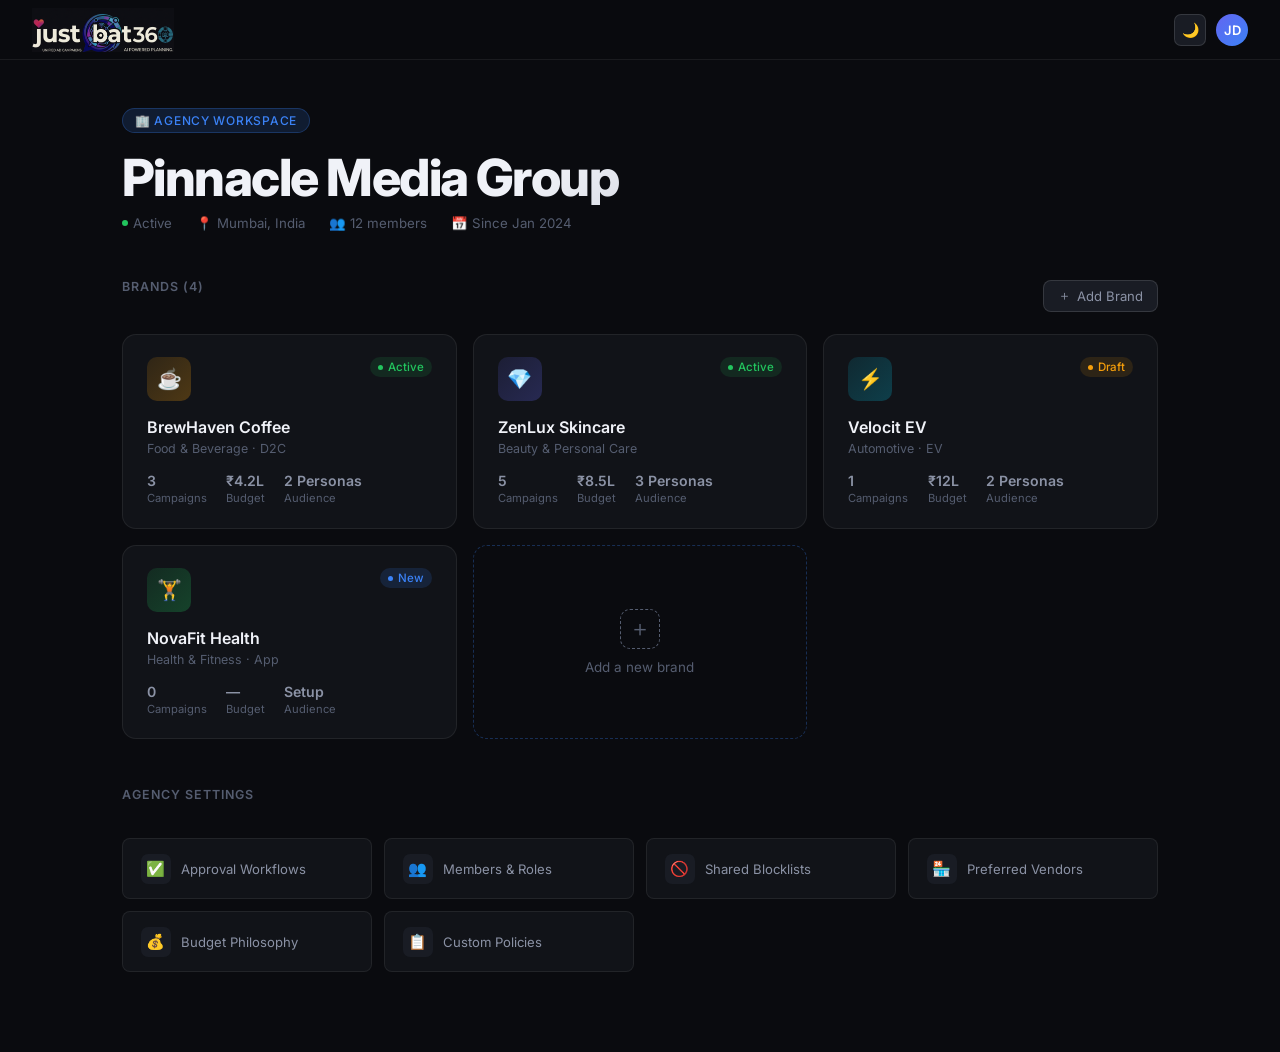
==== agency.html @ 373ed8dc "Initial files" ====
<!DOCTYPE html>
<html lang="en">
<head>
  <meta charset="UTF-8">
  <meta name="viewport" content="width=device-width, initial-scale=1.0">
  <title>Agency — Mission Phoenix</title>
  <link rel="preconnect" href="https://fonts.googleapis.com">
  <link href="https://fonts.googleapis.com/css2?family=Inter:wght@300;400;500;600;700;800&display=swap" rel="stylesheet">
  <link rel="stylesheet" href="shared-styles.css">
  <style>
    /* ─── AGENCY PAGE SPECIFIC STYLES ────────────────────── */

    /* ─── AGENCY HEADER ──────────────────────────── */
    .agency-header {
      margin-bottom: 3rem;
    }

    .agency-badge {
      display: inline-flex;
      align-items: center;
      gap: 6px;
      background: var(--blue-dim);
      border: 1px solid rgba(59,130,246,0.25);
      color: var(--blue);
      padding: 4px 12px;
      border-radius: 20px;
      font-size: 0.75rem;
      font-weight: 500;
      letter-spacing: 0.06em;
      text-transform: uppercase;
      margin-bottom: 1rem;
    }

    .agency-name {
      font-size: clamp(2rem, 4vw, 3.2rem);
      font-weight: 800;
      letter-spacing: -0.03em;
      line-height: 1.1;
      background: linear-gradient(135deg, var(--text) 40%, var(--text2));
      -webkit-background-clip: text;
      -webkit-text-fill-color: transparent;
      background-clip: text;
      margin-bottom: 0.6rem;
    }

    .agency-meta {
      display: flex;
      align-items: center;
      gap: 1.5rem;
      color: var(--text3);
      font-size: 0.83rem;
    }

    .agency-meta-item {
      display: flex;
      align-items: center;
      gap: 5px;
    }

    .agency-meta-item span.dot {
      width: 6px; height: 6px;
      border-radius: 50%;
      background: #22c55e;
      display: inline-block;
    }

    /* ─── SECTION HEADER ─────────────────────────── */
    /* ─── SECTION HEADER ─────────────────────────── */
    .section-header {
      display: flex;
      align-items: center;
      justify-content: space-between;
      margin-bottom: 1.25rem;
    }

    .section-title {
      font-size: 0.78rem;
      font-weight: 600;
      letter-spacing: 0.08em;
      text-transform: uppercase;
      color: var(--text3);
    }

    /* ─── AGENCY SETTINGS SECTION ────────────────── */
    .settings-section { margin-top: 3rem; }
    .settings-grid {
      display: grid;
      grid-template-columns: repeat(auto-fill, minmax(200px, 1fr));
      gap: 0.75rem;
    }
    .settings-pill {
      background: var(--surface);
      border: 1px solid var(--border);
      border-radius: var(--radius-sm);
      padding: 0.9rem 1.1rem;
      display: flex;
      align-items: center;
      gap: 10px;
      font-size: 0.82rem;
      color: var(--text2);
      cursor: pointer;
      transition: all 0.18s;
    }
    .settings-pill:hover {
      background: var(--surface2);
      border-color: var(--border2);
      color: var(--text);
    }
    .settings-pill-icon {
      width: 30px; height: 30px;
      border-radius: 7px;
      background: var(--surface2);
      display: flex;
      align-items: center;
      justify-content: center;
      font-size: 15px;
      flex-shrink: 0;
    }

    /* ─── BRAND GRID ─────────────────────────────── */
    .brands-grid {
      display: grid;
      grid-template-columns: repeat(auto-fill, minmax(260px, 1fr));
      gap: 1rem;
    }

    .brand-card {
      background: var(--surface);
      border: 1px solid var(--border);
      border-radius: var(--radius);
      padding: 1.4rem 1.5rem;
      cursor: pointer;
      transition: all 0.22s cubic-bezier(0.4,0,0.2,1);
      position: relative;
      overflow: hidden;
      text-decoration: none;
      display: block;
    }

    .brand-card::before {
      content: '';
      position: absolute;
      top: 0; left: 0;
      width: 100%; height: 2px;
      background: linear-gradient(90deg, var(--blue), var(--cyan));
      opacity: 0;
      transition: opacity 0.22s;
    }

    .brand-card:hover {
      border-color: var(--border2);
      background: var(--surface2);
      transform: translateY(-2px);
      box-shadow: 0 8px 30px rgba(0,0,0,0.35), 0 0 0 1px rgba(59,130,246,0.1);
    }
    .brand-card:hover::before { opacity: 1; }

    .brand-card-top {
      display: flex;
      align-items: flex-start;
      justify-content: space-between;
      margin-bottom: 1rem;
    }

    .brand-logo {
      width: 44px;
      height: 44px;
      border-radius: 10px;
      display: flex;
      align-items: center;
      justify-content: center;
      font-size: 20px;
      font-weight: 700;
      flex-shrink: 0;
    }

    .brand-status {
      display: flex;
      align-items: center;
      gap: 5px;
      font-size: 0.72rem;
      font-weight: 500;
      padding: 3px 8px;
      border-radius: 12px;
    }
    .brand-status.active { background: rgba(34,197,94,0.12); color: #22c55e; }
    .brand-status.draft { background: rgba(245,158,11,0.12); color: #f59e0b; }
    .brand-status.new { background: var(--blue-dim); color: var(--blue); }

    .brand-status .status-dot {
      width: 5px; height: 5px;
      border-radius: 50%;
      background: currentColor;
    }

    .brand-name {
      font-size: 1rem;
      font-weight: 600;
      margin-bottom: 0.25rem;
      color: var(--text);
    }

    .brand-category {
      font-size: 0.78rem;
      color: var(--text3);
      margin-bottom: 1rem;
    }

    .brand-stats {
      display: flex;
      gap: 1.2rem;
    }

    .brand-stat {
      display: flex;
      flex-direction: column;
      gap: 2px;
    }

    .brand-stat-val {
      font-size: 0.88rem;
      font-weight: 600;
      color: var(--text2);
    }

    .brand-stat-label {
      font-size: 0.7rem;
      color: var(--text3);
    }

    /* ─── ADD BRAND CARD ─────────────────────────── */
    .add-brand-card {
      background: transparent;
      border: 1px dashed rgba(59,130,246,0.3);
      border-radius: var(--radius);
      padding: 1.4rem 1.5rem;
      cursor: pointer;
      transition: all 0.22s;
      display: flex;
      flex-direction: column;
      align-items: center;
      justify-content: center;
      gap: 0.6rem;
      min-height: 160px;
      color: var(--text3);
      font-size: 0.84rem;
      text-align: center;
    }

    .add-brand-card:hover {
      border-color: var(--blue);
      background: var(--blue-dim);
      color: var(--blue);
    }

    .add-brand-icon {
      width: 40px;
      height: 40px;
      border-radius: 10px;
      border: 1px dashed currentColor;
      display: flex;
      align-items: center;
      justify-content: center;
      font-size: 22px;
      transition: all 0.2s;
    }

    .add-brand-card:hover .add-brand-icon {
      background: rgba(59,130,246,0.1);
    }

    /* ─── AGENCY SETTINGS SECTION ────────────────── */
  </style>
</head>
<body>

<!-- NAV -->
<nav>
  <div class="nav-left">
    <a href="agency.html" class="nav-logo">
      <div class="nav-logo-icon"><img id="navLogo" src="logo-dark.png" alt="360 Platform"></div>
    </a>
  </div>
  <div class="nav-right">
    <button class="btn-theme-toggle" id="themeBtn" title="Toggle theme">🌙</button>
    <div class="avatar">JD</div>
  </div>
</nav>

<!-- MAIN -->
<main>

  <!-- Agency Header -->
  <div class="agency-header">
    <div class="agency-badge">🏢 Agency Workspace</div>
    <h1 class="agency-name">Pinnacle Media Group</h1>
    <div class="agency-meta">
      <div class="agency-meta-item"><span class="dot"></span> Active</div>
      <div class="agency-meta-item">📍 Mumbai, India</div>
      <div class="agency-meta-item">👥 12 members</div>
      <div class="agency-meta-item">📅 Since Jan 2024</div>
    </div>
  </div>

  <!-- Brands -->
  <div class="section-header">
    <div class="section-title">Brands (4)</div>
    <button class="nav-btn" onclick="openModal()">
      <span>＋</span> Add Brand
    </button>
  </div>

  <div class="brands-grid">

    <!-- Brand Cards -->
    <a href="brand-detail.html?brand=brewhaven&name=BrewHaven%20Coffee" class="brand-card">
      <div class="brand-card-top">
        <div class="brand-logo" style="background: linear-gradient(135deg,#f59e0b22,#f59e0b44); color:#f59e0b;">☕</div>
        <div class="brand-status active"><span class="status-dot"></span> Active</div>
      </div>
      <div class="brand-name">BrewHaven Coffee</div>
      <div class="brand-category">Food & Beverage · D2C</div>
      <div class="brand-stats">
        <div class="brand-stat">
          <div class="brand-stat-val">3</div>
          <div class="brand-stat-label">Campaigns</div>
        </div>
        <div class="brand-stat">
          <div class="brand-stat-val">₹4.2L</div>
          <div class="brand-stat-label">Budget</div>
        </div>
        <div class="brand-stat">
          <div class="brand-stat-val">2 Personas</div>
          <div class="brand-stat-label">Audience</div>
        </div>
      </div>
    </a>

    <a href="brand-detail.html?brand=zenlux&name=ZenLux%20Skincare" class="brand-card">
      <div class="brand-card-top">
        <div class="brand-logo" style="background: linear-gradient(135deg,#6366f122,#6366f144); color:#818cf8;">💎</div>
        <div class="brand-status active"><span class="status-dot"></span> Active</div>
      </div>
      <div class="brand-name">ZenLux Skincare</div>
      <div class="brand-category">Beauty & Personal Care</div>
      <div class="brand-stats">
        <div class="brand-stat">
          <div class="brand-stat-val">5</div>
          <div class="brand-stat-label">Campaigns</div>
        </div>
        <div class="brand-stat">
          <div class="brand-stat-val">₹8.5L</div>
          <div class="brand-stat-label">Budget</div>
        </div>
        <div class="brand-stat">
          <div class="brand-stat-val">3 Personas</div>
          <div class="brand-stat-label">Audience</div>
        </div>
      </div>
    </a>

    <a href="brand-detail.html?brand=velocit&name=Velocit%20EV" class="brand-card">
      <div class="brand-card-top">
        <div class="brand-logo" style="background: linear-gradient(135deg,#06b6d422,#06b6d444); color:#06b6d4;">⚡</div>
        <div class="brand-status draft"><span class="status-dot"></span> Draft</div>
      </div>
      <div class="brand-name">Velocit EV</div>
      <div class="brand-category">Automotive · EV</div>
      <div class="brand-stats">
        <div class="brand-stat">
          <div class="brand-stat-val">1</div>
          <div class="brand-stat-label">Campaigns</div>
        </div>
        <div class="brand-stat">
          <div class="brand-stat-val">₹12L</div>
          <div class="brand-stat-label">Budget</div>
        </div>
        <div class="brand-stat">
          <div class="brand-stat-val">2 Personas</div>
          <div class="brand-stat-label">Audience</div>
        </div>
      </div>
    </a>

    <a href="brand-detail.html?brand=novafit&name=NovaFit%20Health" class="brand-card">
      <div class="brand-card-top">
        <div class="brand-logo" style="background: linear-gradient(135deg,#22c55e22,#22c55e44); color:#22c55e;">🏋</div>
        <div class="brand-status new"><span class="status-dot"></span> New</div>
      </div>
      <div class="brand-name">NovaFit Health</div>
      <div class="brand-category">Health & Fitness · App</div>
      <div class="brand-stats">
        <div class="brand-stat">
          <div class="brand-stat-val">0</div>
          <div class="brand-stat-label">Campaigns</div>
        </div>
        <div class="brand-stat">
          <div class="brand-stat-val">—</div>
          <div class="brand-stat-label">Budget</div>
        </div>
        <div class="brand-stat">
          <div class="brand-stat-val">Setup</div>
          <div class="brand-stat-label">Audience</div>
        </div>
      </div>
    </a>

    <!-- Add brand -->
    <div class="add-brand-card" onclick="openModal()">
      <div class="add-brand-icon">＋</div>
      <div>Add a new brand</div>
    </div>

  </div>

  <!-- Agency Settings -->
  <div class="settings-section">
    <div class="section-header" style="margin-bottom:1rem;">
      <div class="section-title">Agency Settings</div>
    </div>
    <div class="settings-grid">
      <div class="settings-pill">
        <div class="settings-pill-icon">✅</div>
        Approval Workflows
      </div>
      <div class="settings-pill">
        <div class="settings-pill-icon">👥</div>
        Members & Roles
      </div>
      <div class="settings-pill">
        <div class="settings-pill-icon">🚫</div>
        Shared Blocklists
      </div>
      <div class="settings-pill">
        <div class="settings-pill-icon">🏪</div>
        Preferred Vendors
      </div>
      <div class="settings-pill">
        <div class="settings-pill-icon">💰</div>
        Budget Philosophy
      </div>
      <div class="settings-pill">
        <div class="settings-pill-icon">📋</div>
        Custom Policies
      </div>
    </div>
  </div>

</main>

<!-- ADD BRAND MODAL -->
<div class="modal-overlay" id="addBrandModal">
  <div class="modal">
    <button class="modal-close" onclick="closeModal()">✕</button>
    <div class="modal-title">Add a new brand</div>
    <div class="modal-sub">Enter a brand name and website — we'll research and auto-fill everything else for you.</div>

    <div class="modal-field">
      <label class="modal-label">Brand Name <span style="color:#ef4444">*</span></label>
      <input class="modal-input" id="newBrandName" type="text" placeholder="e.g. BrewHaven Coffee" />
    </div>

    <div class="modal-field">
      <label class="modal-label">Website URL</label>
      <input class="modal-input" id="newBrandUrl" type="url" placeholder="https://yourbrand.com" />
      <div class="modal-hint">✨ We'll auto-fill brand basics, competitors & audience personas</div>
    </div>

    <div class="modal-actions">
      <button class="btn-ghost" onclick="closeModal()">Cancel</button>
      <button class="btn-primary" onclick="startOnboarding()">✦ Build Brand Profile →</button>
    </div>
  </div>
</div>

<script>
  function openModal() {
    document.getElementById('addBrandModal').classList.add('open');
    setTimeout(() => document.getElementById('newBrandName').focus(), 100);
  }

  function closeModal() {
    document.getElementById('addBrandModal').classList.remove('open');
  }

  function startOnboarding() {
    const name = document.getElementById('newBrandName').value.trim();
    const url = document.getElementById('newBrandUrl').value.trim();
    if (!name) {
      document.getElementById('newBrandName').style.borderColor = '#ef4444';
      document.getElementById('newBrandName').focus();
      return;
    }
    const slug = name.toLowerCase().replace(/\s+/g, '-').replace(/[^a-z0-9-]/g, '');
    window.location.href = `brand-onboarding-flow.html?brand=${slug}&name=${encodeURIComponent(name)}&url=${encodeURIComponent(url)}&new=1`;
  }

  document.getElementById('addBrandModal').addEventListener('click', function(e) {
    if (e.target === this) closeModal();
  });

  document.addEventListener('keydown', e => { if (e.key === 'Escape') closeModal(); });
</script>
<script src="shared-nav.js"></script>
</body>
</html>
---- shared-styles.css ----
/* ════════════════════════════════════════════════════════════════════════════════
   SHARED STYLES - 360 PLATFORM
   Contains: reset, variables, nav, badges, buttons, cards, forms, modals,
             scrollbar, responsive utilities
   ════════════════════════════════════════════════════════════════════════════════ */

/* ─── RESET ──────────────────────────────────────────────────────────────────── */
*, *::before, *::after { box-sizing: border-box; margin: 0; padding: 0; }

/* ─── VARIABLES (dark mode default) ─────────────────────────────────────────── */
:root {
  --bg:       #0a0b0f;
  --surface:  #111318;
  --surface2: #191c24;
  --surface3: #1e2230;
  --border:   rgba(255,255,255,0.07);
  --border2:  rgba(255,255,255,0.12);
  --blue:     #3b82f6;
  --blue-dim: rgba(59,130,246,0.15);
  --blue-glow:rgba(59,130,246,0.3);
  --cyan:     #06b6d4;
  --green:    #22c55e;
  --purple:   #818cf8;
  --red:      #ef4444;
  --amber:    #f59e0b;
  --text:     #f0f2f8;
  --text2:    #8b92a5;
  --text3:    #555d70;
  --radius:   14px;
  --radius-sm:8px;
}

/* ─── LIGHT MODE OVERRIDES ───────────────────────────────────────────────────── */
body.light {
  --bg:       #f4f6fb;
  --surface:  #ffffff;
  --surface2: #eef1f8;
  --surface3: #e3e8f5;
  --border:   rgba(0,0,0,0.07);
  --border2:  rgba(0,0,0,0.13);
  --blue-dim: rgba(59,130,246,0.08);
  --blue-glow:rgba(59,130,246,0.18);
  --text:     #0d1117;
  --text2:    #374151;
  --text3:    #6b7a8d;
}
body.light nav { background: rgba(244,246,251,0.95); border-bottom-color: rgba(0,0,0,0.08); }
body.light select option { background: #fff; color: #0d1117; }

/* ─── BASE BODY ──────────────────────────────────────────────────────────────── */
body {
  font-family: 'Inter', sans-serif;
  background: var(--bg);
  color: var(--text);
  min-height: 100vh;
  transition: background 0.3s, color 0.3s;
}

/* ─── NAV ────────────────────────────────────────────────────────────────────── */
nav {
  display: flex;
  align-items: center;
  justify-content: space-between;
  padding: 0 2rem;
  height: 60px;
  border-bottom: 1px solid var(--border);
  background: rgba(10,11,15,0.85);
  backdrop-filter: blur(12px);
  position: sticky;
  top: 0;
  z-index: 100;
  transition: background 0.3s;
}

.nav-left {
  display: flex;
  align-items: center;
  gap: 8px;
  flex: 1;
  min-width: 0;
}

.nav-logo {
  display: flex;
  align-items: center;
  gap: 10px;
  font-weight: 700;
  font-size: 0.95rem;
  letter-spacing: 0.01em;
  text-decoration: none;
  color: var(--text);
  flex-shrink: 0;
}

.nav-logo-icon {
  height: 44px;
  width: auto;
  display: flex;
  align-items: center;
}
.nav-logo-icon img { height: 100%; width: auto; object-fit: contain; }

.breadcrumb-sep {
  color: var(--text3);
  font-size: 0.8rem;
  flex-shrink: 0;
}

.breadcrumb-link {
  color: var(--text2);
  text-decoration: none;
  font-size: 0.82rem;
  font-weight: 500;
  white-space: nowrap;
  transition: color 0.18s;
}
.breadcrumb-link:hover { color: var(--text); }

.breadcrumb-current {
  color: var(--text);
  font-size: 0.82rem;
  font-weight: 600;
  white-space: nowrap;
  overflow: hidden;
  text-overflow: ellipsis;
}

.nav-right {
  display: flex;
  align-items: center;
  gap: 10px;
  flex-shrink: 0;
}

.nav-btn {
  background: var(--surface2);
  border: 1px solid var(--border2);
  color: var(--text2);
  padding: 6px 14px;
  border-radius: var(--radius-sm);
  font-size: 0.82rem;
  font-family: inherit;
  cursor: pointer;
  transition: all 0.2s;
  display: flex;
  align-items: center;
  gap: 6px;
  white-space: nowrap;
}
.nav-btn:hover { background: var(--surface3); color: var(--text); border-color: var(--border2); }
.nav-btn.primary { background: var(--blue); border-color: var(--blue); color: #fff; }
.nav-btn.primary:hover { background: #2563eb; }

.avatar {
  width: 32px;
  height: 32px;
  border-radius: 50%;
  background: linear-gradient(135deg, #6366f1, var(--blue));
  display: flex;
  align-items: center;
  justify-content: center;
  font-size: 13px;
  font-weight: 600;
  cursor: pointer;
  color: #fff;
  flex-shrink: 0;
}

.btn-theme-toggle {
  background: var(--surface2);
  border: 1px solid var(--border2);
  color: var(--text2);
  width: 32px; height: 32px;
  border-radius: 7px;
  font-size: 14px;
  cursor: pointer;
  transition: all 0.2s;
  display: flex;
  align-items: center;
  justify-content: center;
  padding: 0;
  flex-shrink: 0;
}
.btn-theme-toggle:hover { background: var(--surface3); }

/* ─── MAIN CONTENT ───────────────────────────────────────────────────────────── */
main { max-width: 1100px; margin: 0 auto; padding: 3rem 2rem 5rem; }

.container { max-width: 1100px; margin: 0 auto; padding: 0 2rem; }

.section-title {
  font-size: 0.78rem;
  font-weight: 600;
  letter-spacing: 0.08em;
  text-transform: uppercase;
  color: var(--text3);
  margin-bottom: 1.25rem;
}

.section-heading {
  display: flex;
  align-items: center;
  justify-content: space-between;
  margin-bottom: 1.1rem;
}

.section-header {
  display: flex;
  align-items: center;
  justify-content: space-between;
  margin-bottom: 1.25rem;
}

/* ─── BADGES ─────────────────────────────────────────────────────────────────── */
.badge {
  display: inline-flex;
  align-items: center;
  gap: 4px;
  padding: 3px 9px;
  border-radius: 20px;
  font-size: 0.72rem;
  font-weight: 500;
  letter-spacing: 0.02em;
}
.badge-blue    { background: var(--blue-dim); color: var(--blue); border: 1px solid rgba(59,130,246,0.2); }
.badge-green   { background: rgba(34,197,94,0.12); color: #22c55e; }
.badge-amber   { background: rgba(245,158,11,0.12); color: #f59e0b; }
.badge-red     { background: rgba(239,68,68,0.12); color: #ef4444; }
.badge-purple  { background: rgba(129,140,248,0.12); color: #818cf8; }
.badge-cyan    { background: rgba(6,182,212,0.12); color: #06b6d4; }
.badge-gray    { background: var(--surface2); color: var(--text3); border: 1px solid var(--border); }
/* small variant */
.badge-sm { font-size: 0.68rem; padding: 2px 7px; }

/* ─── BUTTONS ────────────────────────────────────────────────────────────────── */
button { font-family: inherit; }

.btn-primary {
  background: var(--blue);
  border: none;
  color: #fff;
  padding: 10px 18px;
  border-radius: var(--radius-sm);
  font-family: inherit;
  font-size: 0.85rem;
  font-weight: 600;
  cursor: pointer;
  transition: all 0.18s;
  display: inline-flex;
  align-items: center;
  justify-content: center;
  gap: 6px;
}
.btn-primary:hover { background: #2563eb; box-shadow: 0 4px 14px rgba(59,130,246,0.35); }

.btn-secondary {
  background: var(--surface2);
  border: 1px solid var(--border2);
  color: var(--text2);
  padding: 9px 16px;
  border-radius: var(--radius-sm);
  font-family: inherit;
  font-size: 0.85rem;
  cursor: pointer;
  transition: all 0.18s;
  display: inline-flex;
  align-items: center;
  gap: 6px;
}
.btn-secondary:hover { background: var(--surface3); color: var(--text); }

.btn-ghost {
  background: transparent;
  border: 1px solid var(--border2);
  color: var(--text2);
  padding: 9px 16px;
  border-radius: var(--radius-sm);
  font-family: inherit;
  font-size: 0.85rem;
  cursor: pointer;
  transition: all 0.18s;
  display: inline-flex;
  align-items: center;
  gap: 6px;
}
.btn-ghost:hover { background: var(--surface2); color: var(--text); }

/* ─── CARDS ──────────────────────────────────────────────────────────────────── */
.card {
  background: var(--surface);
  border: 1px solid var(--border);
  border-radius: var(--radius);
  padding: 1.5rem;
}
.card:hover { border-color: var(--border2); }

/* ─── FORMS ──────────────────────────────────────────────────────────────────── */
input[type='text'],
input[type='url'],
input[type='number'],
input[type='email'],
select,
textarea {
  background: var(--surface2);
  border: 1px solid var(--border2);
  border-radius: var(--radius-sm);
  padding: 8px 11px;
  color: var(--text);
  font-family: inherit;
  font-size: 0.83rem;
  outline: none;
  transition: border-color 0.2s, box-shadow 0.2s;
  width: 100%;
}
input:focus, select:focus, textarea:focus {
  border-color: var(--blue);
  box-shadow: 0 0 0 3px var(--blue-dim);
}
input::placeholder, textarea::placeholder { color: var(--text3); }

select {
  appearance: none;
  background-image: url("data:image/svg+xml,%3Csvg xmlns='http://www.w3.org/2000/svg' fill='%238b92a5' viewBox='0 0 20 20'%3E%3Cpath d='M7 7l3-3 3 3M7 13l3 3 3-3'/%3E%3C/svg%3E");
  background-repeat: no-repeat;
  background-position: right 9px center;
  background-size: 15px;
  padding-right: 28px;
  cursor: pointer;
}
select option { background: var(--surface2); }

textarea { resize: vertical; line-height: 1.5; min-height: 60px; }

label {
  font-size: 0.75rem;
  font-weight: 500;
  color: var(--text2);
  display: block;
  margin-bottom: 0.35rem;
}

.form-group {
  display: flex;
  flex-direction: column;
  gap: 0.3rem;
  margin-bottom: 1rem;
}

/* ─── GRID ───────────────────────────────────────────────────────────────────── */
.grid   { display: grid; gap: 1rem; }
.grid-2 { grid-template-columns: repeat(2, 1fr); }
.grid-3 { grid-template-columns: repeat(3, 1fr); }
.grid-4 { grid-template-columns: repeat(4, 1fr); }

/* ─── MODAL ──────────────────────────────────────────────────────────────────── */
.modal-overlay {
  position: fixed;
  inset: 0;
  background: rgba(0,0,0,0.75);
  backdrop-filter: blur(6px);
  z-index: 200;
  display: flex;
  align-items: center;
  justify-content: center;
  opacity: 0;
  pointer-events: none;
  transition: opacity 0.25s;
}
.modal-overlay.open {
  opacity: 1;
  pointer-events: all;
}

.modal, .modal-box {
  background: var(--surface);
  border: 1px solid var(--border2);
  border-radius: 18px;
  padding: 2rem;
  width: 480px;
  max-width: 95vw;
  transform: translateY(20px) scale(0.97);
  transition: transform 0.25s cubic-bezier(0.4,0,0.2,1);
  position: relative;
}
.modal-overlay.open .modal,
.modal-overlay.open .modal-box { transform: translateY(0) scale(1); }

.modal-title  { font-size: 1.1rem; font-weight: 700; margin-bottom: 0.4rem; }
.modal-sub    { font-size: 0.82rem; color: var(--text3); margin-bottom: 1.5rem; line-height: 1.5; }
.modal-field  { margin-bottom: 1rem; }
.modal-actions { display: flex; gap: 0.75rem; margin-top: 1.5rem; }

.modal-label {
  display: block;
  font-size: 0.78rem;
  font-weight: 500;
  color: var(--text2);
  margin-bottom: 0.4rem;
  letter-spacing: 0.02em;
}
.modal-input {
  width: 100%;
  background: var(--surface2);
  border: 1px solid var(--border2);
  border-radius: var(--radius-sm);
  padding: 10px 14px;
  color: var(--text);
  font-family: inherit;
  font-size: 0.88rem;
  outline: none;
  transition: border-color 0.2s, box-shadow 0.2s;
}
.modal-input:focus { border-color: var(--blue); box-shadow: 0 0 0 3px var(--blue-dim); }
.modal-input::placeholder { color: var(--text3); }

.modal-hint {
  font-size: 0.74rem;
  color: var(--text3);
  margin-top: 0.4rem;
  display: flex;
  align-items: center;
  gap: 4px;
}

.modal-close {
  position: absolute;
  top: 1.2rem; right: 1.2rem;
  background: var(--surface2);
  border: 1px solid var(--border);
  color: var(--text3);
  width: 28px; height: 28px;
  border-radius: 7px;
  display: flex;
  align-items: center;
  justify-content: center;
  cursor: pointer;
  font-size: 14px;
  transition: all 0.18s;
}
.modal-close:hover { color: var(--text); background: var(--surface3); }

/* Form elements inside modal */
.form-label {
  display: block;
  font-size: 0.78rem;
  font-weight: 500;
  color: var(--text2);
  margin-bottom: 0.4rem;
}
.form-input {
  width: 100%;
  background: var(--surface2);
  border: 1px solid var(--border2);
  border-radius: var(--radius-sm);
  padding: 10px 14px;
  color: var(--text);
  font-family: inherit;
  font-size: 0.85rem;
  outline: none;
  transition: border-color 0.2s, box-shadow 0.2s;
}
.form-input:focus { border-color: var(--blue); box-shadow: 0 0 0 3px var(--blue-dim); }
.form-input::placeholder { color: var(--text3); }

/* ─── EMPTY STATE ────────────────────────────────────────────────────────────── */
.empty-state {
  background: var(--surface);
  border: 1px dashed rgba(59,130,246,0.2);
  border-radius: var(--radius);
  padding: 3rem 2rem;
  text-align: center;
  color: var(--text3);
}
.empty-icon  { font-size: 2.5rem; margin-bottom: 0.75rem; }
.empty-title { font-size: 0.92rem; font-weight: 600; color: var(--text2); margin-bottom: 0.4rem; }
.empty-sub   { font-size: 0.8rem; margin-bottom: 1.25rem; }

/* ─── TAB BAR ────────────────────────────────────────────────────────────────── */
.tab-bar {
  display: flex;
  gap: 4px;
  border-bottom: 1px solid var(--border);
  margin-bottom: 1.5rem;
}
.tab-btn {
  background: none;
  border: none;
  border-bottom: 2px solid transparent;
  color: var(--text3);
  padding: 10px 18px;
  font-family: inherit;
  font-size: 0.85rem;
  font-weight: 500;
  cursor: pointer;
  transition: all 0.18s;
  margin-bottom: -1px;
}
.tab-btn:hover   { color: var(--text2); }
.tab-btn.active  { color: var(--blue); border-bottom-color: var(--blue); }
.tab-content     { display: none; }
.tab-content.active { display: block; }

/* ─── LOADING / ANIMATIONS ───────────────────────────────────────────────────── */
@keyframes pulse {
  0%, 100% { opacity: 1; transform: scale(1); }
  50%      { opacity: 0.4; transform: scale(0.8); }
}
@keyframes shimmer {
  0%   { background-position: -1000px 0; }
  100% { background-position:  1000px 0; }
}
.loading { animation: pulse 1.2s ease-in-out infinite; }

/* ─── SCROLLBAR ──────────────────────────────────────────────────────────────── */
::-webkit-scrollbar       { width: 5px; height: 5px; }
::-webkit-scrollbar-track { background: transparent; }
::-webkit-scrollbar-thumb { background: var(--surface3); border-radius: 10px; }

/* ─── RESPONSIVE ─────────────────────────────────────────────────────────────── */
@media (max-width: 768px) {
  nav { padding: 0 1rem; }
  main { padding: 1.5rem 1rem 3rem; }
  .nav-logo { font-size: 0.85rem; }
  .nav-right { gap: 8px; }
  .breadcrumb-link, .breadcrumb-sep { font-size: 0.7rem; }
  .grid-4, .grid-3 { grid-template-columns: repeat(2, 1fr); }
  .grid-2 { grid-template-columns: 1fr; }
}

@media (max-width: 480px) {
  .breadcrumb-link { display: none; }
  .breadcrumb-sep  { display: none; }
  .nav-btn span + span { display: none; }
}
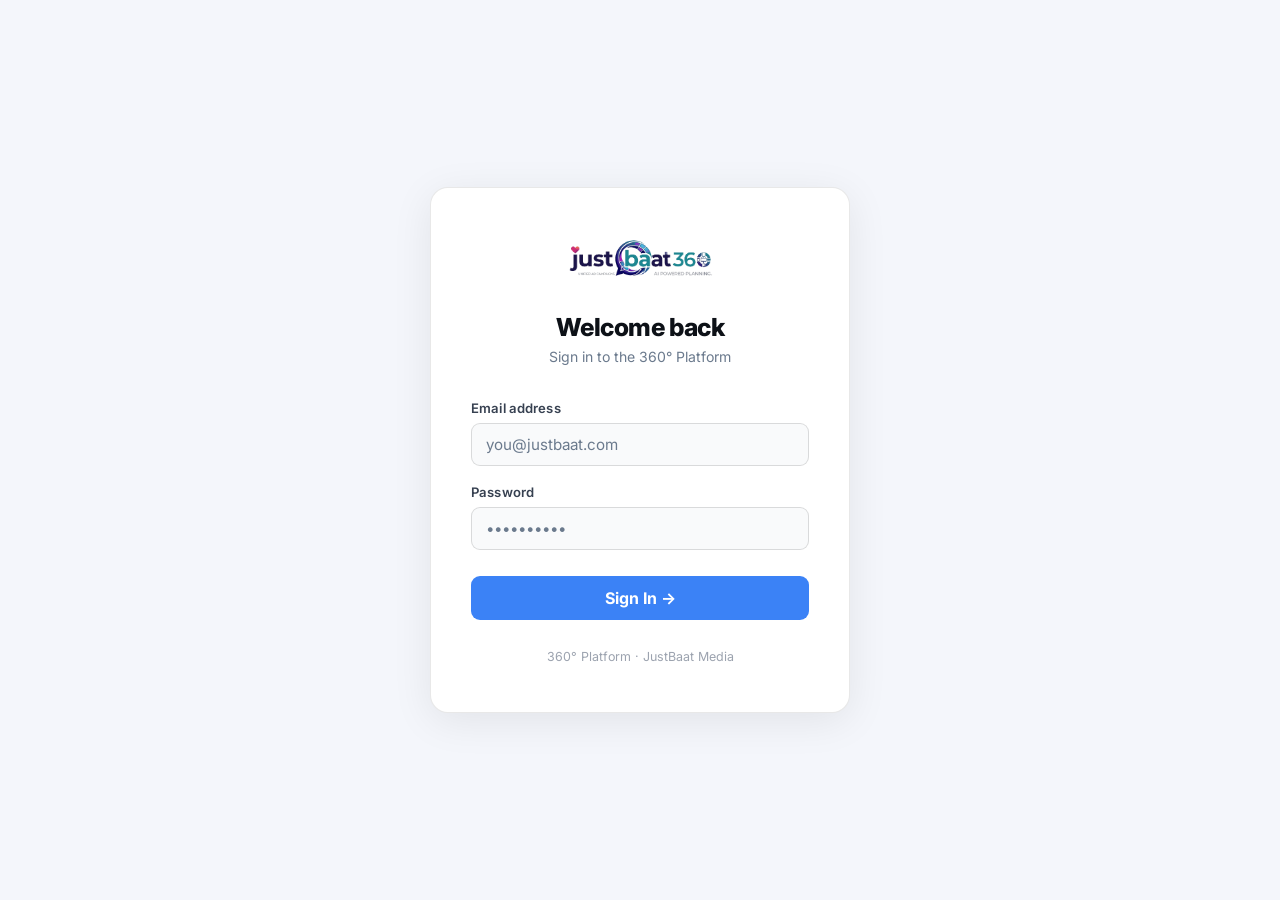
==== commit 3ca3ec22: "Add client auth and centralized theme handling Introduce client-side authentication and unify theme " ====
--- a/agency.html
+++ b/agency.html
@@ -4,6 +4,7 @@
   <meta charset="UTF-8">
   <meta name="viewport" content="width=device-width, initial-scale=1.0">
   <title>Agency — Mission Phoenix</title>
+  <script>(function(){if(localStorage.getItem('360theme')==='dark'){document.documentElement.classList.add('dark');}})();</script>
   <link rel="preconnect" href="https://fonts.googleapis.com">
   <link href="https://fonts.googleapis.com/css2?family=Inter:wght@300;400;500;600;700;800&display=swap" rel="stylesheet">
   <link rel="stylesheet" href="shared-styles.css">
@@ -501,6 +502,7 @@
 
   document.addEventListener('keydown', e => { if (e.key === 'Escape') closeModal(); });
 </script>
+<script src="auth.js"></script>
 <script src="shared-nav.js"></script>
 </body>
 </html>
--- a/shared-styles.css
+++ b/shared-styles.css
@@ -9,26 +9,48 @@
 
 /* ─── VARIABLES (dark mode default) ─────────────────────────────────────────── */
 :root {
-  --bg:       #0a0b0f;
-  --surface:  #111318;
-  --surface2: #191c24;
-  --surface3: #1e2230;
-  --border:   rgba(255,255,255,0.07);
-  --border2:  rgba(255,255,255,0.12);
+  --bg:       #f4f6fb;
+  --surface:  #ffffff;
+  --surface2: #eef1f8;
+  --surface3: #e3e8f5;
+  --border:   rgba(0,0,0,0.07);
+  --border2:  rgba(0,0,0,0.13);
   --blue:     #3b82f6;
-  --blue-dim: rgba(59,130,246,0.15);
-  --blue-glow:rgba(59,130,246,0.3);
+  --blue-dim: rgba(59,130,246,0.08);
+  --blue-glow:rgba(59,130,246,0.18);
   --cyan:     #06b6d4;
   --green:    #22c55e;
   --purple:   #818cf8;
   --red:      #ef4444;
   --amber:    #f59e0b;
-  --text:     #f0f2f8;
-  --text2:    #8b92a5;
-  --text3:    #555d70;
+  --text:     #0d1117;
+  --text2:    #374151;
+  --text3:    #6b7a8d;
   --radius:   14px;
   --radius-sm:8px;
-}
+  --nav-bg:     rgba(244,246,251,0.95);
+  --nav-border: rgba(0,0,0,0.08);
+}
+
+/* ─── DARK MODE OVERRIDES (body.dark and :root.dark for anti-flash) ─────────── */
+:root.dark,
+body.dark {
+  --bg:         #0a0b0f;
+  --surface:    #111318;
+  --surface2:   #191c24;
+  --surface3:   #1e2230;
+  --border:     rgba(255,255,255,0.07);
+  --border2:    rgba(255,255,255,0.12);
+  --blue-dim:   rgba(59,130,246,0.15);
+  --blue-glow:  rgba(59,130,246,0.3);
+  --text:       #f0f2f8;
+  --text2:      #8b92a5;
+  --text3:      #555d70;
+  --nav-bg:     rgba(10,11,15,0.85);
+  --nav-border: rgba(255,255,255,0.07);
+}
+body.dark nav { background: var(--nav-bg); border-bottom-color: var(--nav-border); }
+body.dark select option { background: #111318; color: #f0f2f8; }
 
 /* ─── LIGHT MODE OVERRIDES ───────────────────────────────────────────────────── */
 body.light {
@@ -63,8 +85,8 @@
   justify-content: space-between;
   padding: 0 2rem;
   height: 60px;
-  border-bottom: 1px solid var(--border);
-  background: rgba(10,11,15,0.85);
+  border-bottom: 1px solid var(--nav-border);
+  background: var(--nav-bg);
   backdrop-filter: blur(12px);
   position: sticky;
   top: 0;
@@ -511,10 +533,9 @@
 }
 .loading { animation: pulse 1.2s ease-in-out infinite; }
 
-/* ─── SCROLLBAR ──────────────────────────────────────────────────────────────── */
-::-webkit-scrollbar       { width: 5px; height: 5px; }
-::-webkit-scrollbar-track { background: transparent; }
-::-webkit-scrollbar-thumb { background: var(--surface3); border-radius: 10px; }
+/* ─── SCROLLBAR (hidden) ────────────────────────────────────────────────────── */
+html, body { scrollbar-width: none; }
+::-webkit-scrollbar { display: none; }
 
 /* ─── RESPONSIVE ─────────────────────────────────────────────────────────────── */
 @media (max-width: 768px) {
